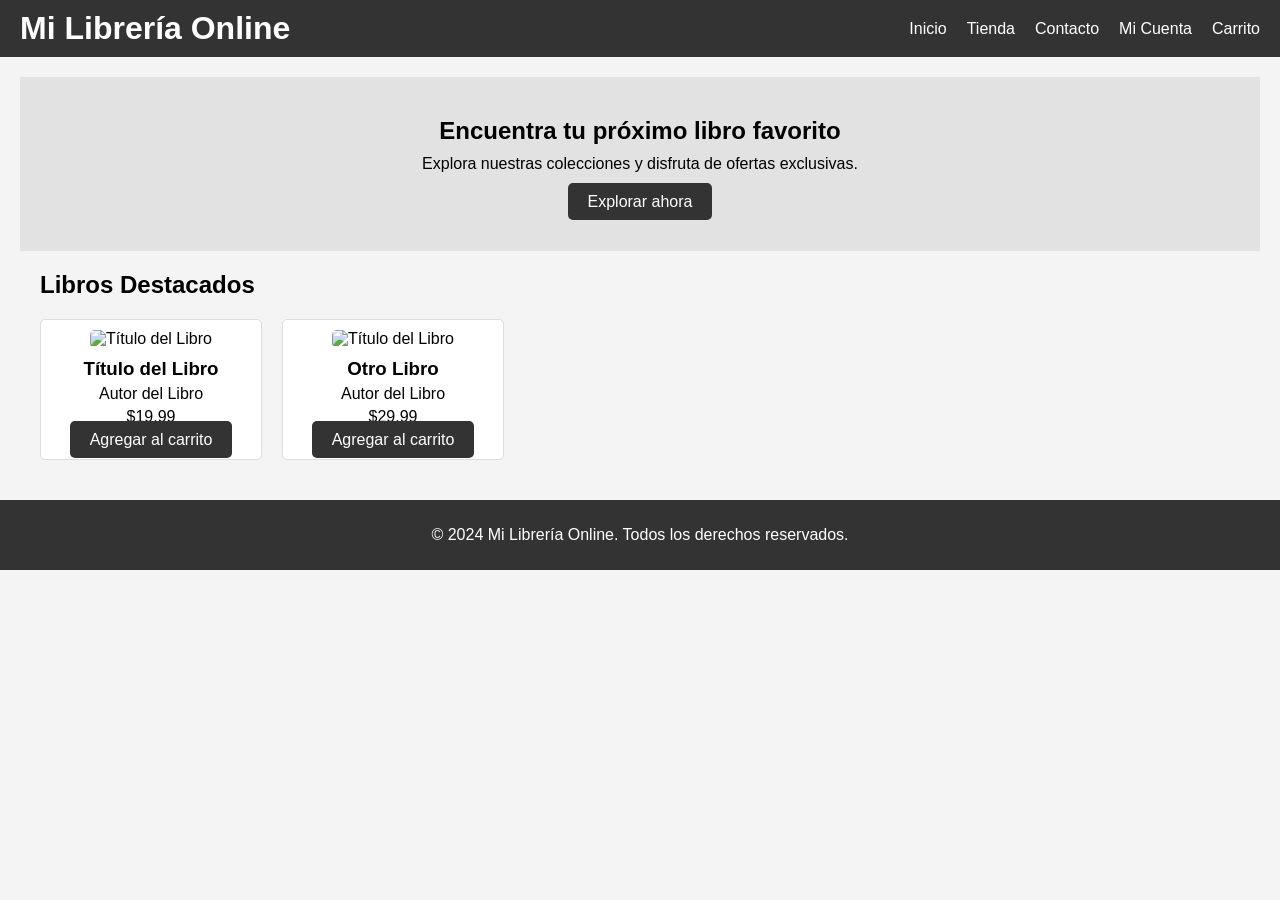
==== index.html @ 802d5870 "Add files via upload" ====
<!DOCTYPE html>
<html lang="es">
<head>
    <meta charset="UTF-8">
    <meta name="viewport" content="width=device-width, initial-scale=1.0">
    <title>Inicio - Ecommerce de Libros</title>
    <link rel="stylesheet" href="styles.css">
</head>
<body>
    <header>
        <div class="container">
            <h1>Mi Librería Online</h1>
            <nav>
                <ul>
                    <li><a href="#">Inicio</a></li>
                    <li><a href="#">Tienda</a></li>
                    <li><a href="#">Contacto</a></li>
                    <li><a href="#">Mi Cuenta</a></li>
                    <li><a href="#">Carrito</a></li>
                </ul>
            </nav>
        </div>
    </header>
    <main>
        <section class="hero">
            <div class="container">
                <h2>Encuentra tu próximo libro favorito</h2>
                <p>Explora nuestras colecciones y disfruta de ofertas exclusivas.</p>
                <a href="#" class="btn">Explorar ahora</a>
            </div>
        </section>
        <section class="featured-books">
            <div class="container">
                <h2>Libros Destacados</h2>
                <div class="book-list">
                    <!-- Ejemplo de libro -->
                    <div class="book">
                        <img src="book1.jpg" alt="Título del Libro">
                        <h3>Título del Libro</h3>
                        <p>Autor del Libro</p>
                        <p>$19.99</p>
                        <a href="#" class="btn">Agregar al carrito</a>
                    </div>
                    <!-- Agrega más libros aquí -->
                    <div class="book">
                        <img src="book2.jpg" alt="Título del Libro">
                        <h3>Otro Libro</h3>
                        <p>Autor del Libro</p>
                        <p>$29.99</p>
                        <a href="#" class="btn">Agregar al carrito</a>
                    </div>
                </div>
            </div>
        </section>
    </main>
    <footer>
        <div class="container">
            <p>&copy; 2024 Mi Librería Online. Todos los derechos reservados.</p>
        </div>
    </footer>
</body>
</html>
---- styles.css ----
/* Estilos Globales */
body {
    font-family: Arial, sans-serif;
    margin: 0;
    padding: 0;
    background-color: #f4f4f4;
}

/* Estilos del Encabezado */
header {
    background-color: #333;
    color: #fff;
    padding: 10px 0;
}

header .container {
    display: flex;
    justify-content: space-between;
    align-items: center;
    padding: 0 20px;
}

header h1 {
    margin: 0;
}

nav ul {
    list-style: none;
    padding: 0;
    margin: 0;
    display: flex;
}

nav ul li {
    margin-left: 20px;
}

nav ul li a {
    color: #fff;
    text-decoration: none;
}

nav ul li a:hover {
    text-decoration: underline;
}

/* Estilos del Main */
main {
    padding: 20px;
}

.hero {
    background-color: #e2e2e2;
    padding: 40px 20px;
    text-align: center;
}

.hero h2 {
    margin: 0 0 10px;
}

.hero p {
    margin: 0 0 20px;
}

.btn {
    background-color: #333;
    color: #fff;
    padding: 10px 20px;
    text-decoration: none;
    border-radius: 5px;
}

.btn:hover {
    background-color: #555;
}

/* Estilos para la Sección de Libros Destacados */
.featured-books {
    padding: 20px;
}

.featured-books h2 {
    margin: 0 0 20px;
}

.book-list {
    display: flex;
    flex-wrap: wrap;
    gap: 20px;
}

.book {
    background-color: #fff;
    border: 1px solid #ddd;
    border-radius: 5px;
    padding: 10px;
    text-align: center;
    width: 200px;
}

.book img {
    max-width: 100%;
    border-radius: 5px;
}

.book h3 {
    margin: 10px 0 5px;
}

.book p {
    margin: 5px 0;
}

/* Estilos del Footer */
footer {
    background-color: #333;
    color: #fff;
    padding: 10px 0;
    text-align: center;
}
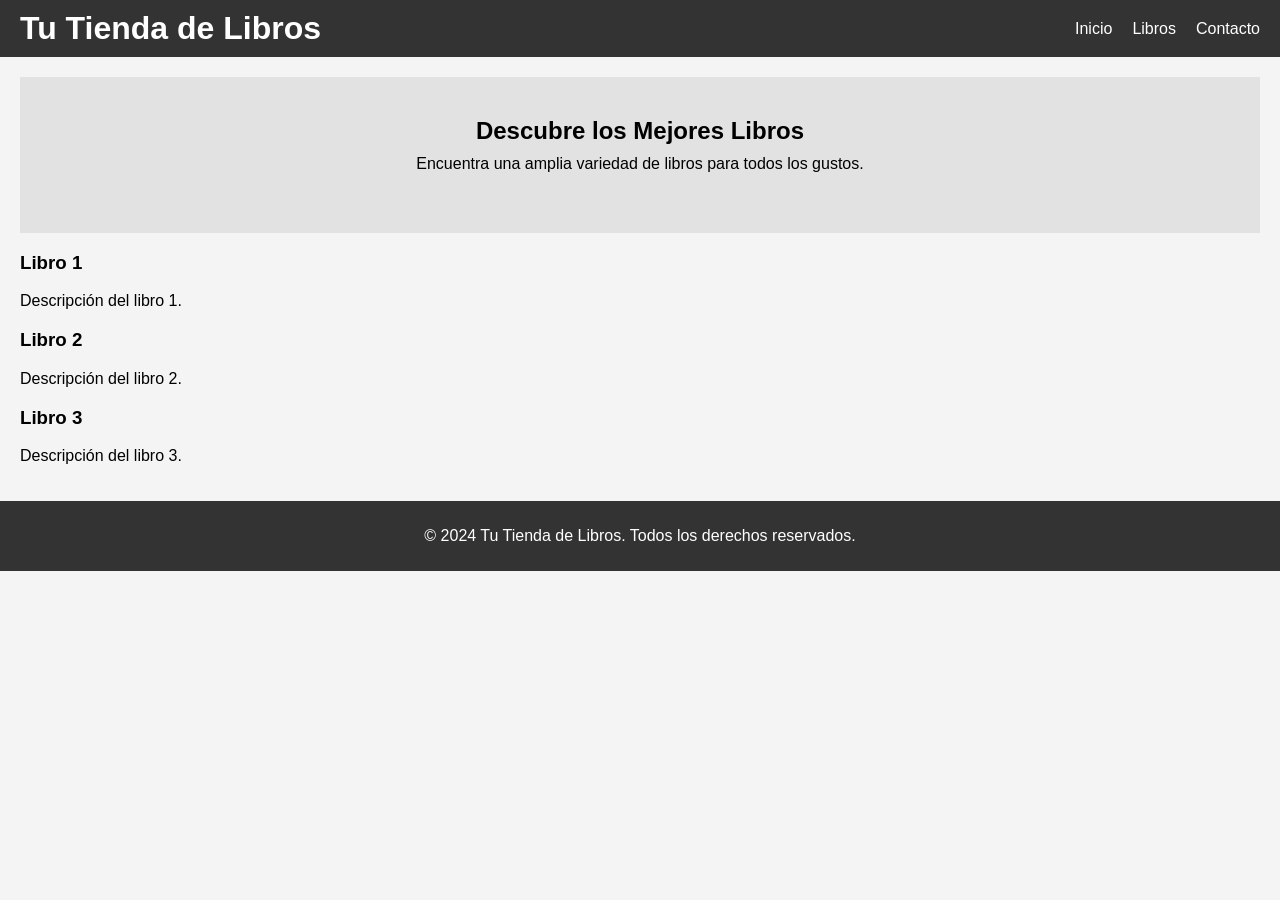
==== commit 01359d6a: "Update index.html" ====
--- a/index.html
+++ b/index.html
@@ -3,60 +3,48 @@
 <head>
     <meta charset="UTF-8">
     <meta name="viewport" content="width=device-width, initial-scale=1.0">
-    <title>Inicio - Ecommerce de Libros</title>
+    <title>Tu Tienda de Libros</title>
     <link rel="stylesheet" href="styles.css">
 </head>
 <body>
     <header>
         <div class="container">
-            <h1>Mi Librería Online</h1>
+            <h1>Tu Tienda de Libros</h1>
             <nav>
                 <ul>
                     <li><a href="#">Inicio</a></li>
-                    <li><a href="#">Tienda</a></li>
+                    <li><a href="#">Libros</a></li>
                     <li><a href="#">Contacto</a></li>
-                    <li><a href="#">Mi Cuenta</a></li>
-                    <li><a href="#">Carrito</a></li>
                 </ul>
             </nav>
         </div>
     </header>
     <main>
-        <section class="hero">
-            <div class="container">
-                <h2>Encuentra tu próximo libro favorito</h2>
-                <p>Explora nuestras colecciones y disfruta de ofertas exclusivas.</p>
-                <a href="#" class="btn">Explorar ahora</a>
-            </div>
-        </section>
-        <section class="featured-books">
-            <div class="container">
-                <h2>Libros Destacados</h2>
-                <div class="book-list">
-                    <!-- Ejemplo de libro -->
-                    <div class="book">
-                        <img src="book1.jpg" alt="Título del Libro">
-                        <h3>Título del Libro</h3>
-                        <p>Autor del Libro</p>
-                        <p>$19.99</p>
-                        <a href="#" class="btn">Agregar al carrito</a>
-                    </div>
-                    <!-- Agrega más libros aquí -->
-                    <div class="book">
-                        <img src="book2.jpg" alt="Título del Libro">
-                        <h3>Otro Libro</h3>
-                        <p>Autor del Libro</p>
-                        <p>$29.99</p>
-                        <a href="#" class="btn">Agregar al carrito</a>
-                    </div>
-                </div>
-            </div>
-        </section>
+        <div class="container">
+            <section class="hero">
+                <h2>Descubre los Mejores Libros</h2>
+                <p>Encuentra una amplia variedad de libros para todos los gustos.</p>
+            </section>
+            <section class="books">
+                <article>
+                    <h3>Libro 1</h3>
+                    <p>Descripción del libro 1.</p>
+                </article>
+                <article>
+                    <h3>Libro 2</h3>
+                    <p>Descripción del libro 2.</p>
+                </article>
+                <article>
+                    <h3>Libro 3</h3>
+                    <p>Descripción del libro 3.</p>
+                </article>
+            </section>
+        </div>
     </main>
     <footer>
         <div class="container">
-            <p>&copy; 2024 Mi Librería Online. Todos los derechos reservados.</p>
+            <p>&copy; 2024 Tu Tienda de Libros. Todos los derechos reservados.</p>
         </div>
     </footer>
 </body>
-</html>+</html>
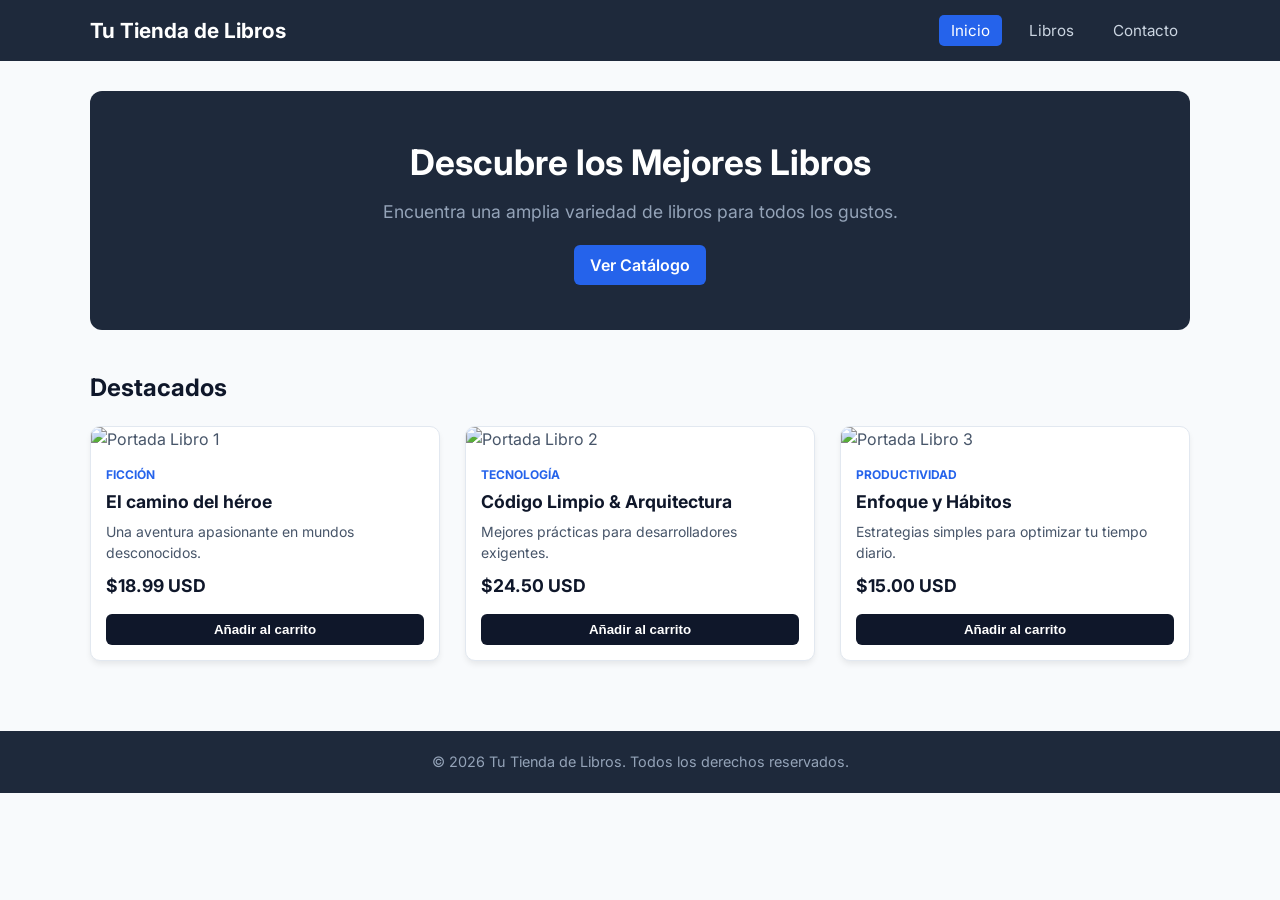
==== commit a6ec9981: "actualización de cógifo con specs" ====
--- a/index.html
+++ b/index.html
@@ -4,47 +4,85 @@
     <meta charset="UTF-8">
     <meta name="viewport" content="width=device-width, initial-scale=1.0">
     <title>Tu Tienda de Libros</title>
+    <link rel="preconnect" href="https://fonts.googleapis.com">
+    <link rel="preconnect" href="https://fonts.gstatic.com" crossorigin>
+    <link href="https://fonts.googleapis.com/css2?family=Inter:wght@400;600;700&display=swap" rel="stylesheet">
     <link rel="stylesheet" href="styles.css">
 </head>
 <body>
     <header>
-        <div class="container">
+        <div class="container nav-container">
             <h1>Tu Tienda de Libros</h1>
             <nav>
                 <ul>
-                    <li><a href="#">Inicio</a></li>
-                    <li><a href="#">Libros</a></li>
-                    <li><a href="#">Contacto</a></li>
+                    <li><a href="#" class="active">Inicio</a></li>
+                    <li><a href="#libros">Libros</a></li>
+                    <li><a href="#contacto">Contacto</a></li>
                 </ul>
             </nav>
         </div>
     </header>
+
     <main>
         <div class="container">
             <section class="hero">
                 <h2>Descubre los Mejores Libros</h2>
                 <p>Encuentra una amplia variedad de libros para todos los gustos.</p>
+                <a href="#libros" class="btn btn-hero">Ver Catálogo</a>
             </section>
-            <section class="books">
-                <article>
-                    <h3>Libro 1</h3>
-                    <p>Descripción del libro 1.</p>
-                </article>
-                <article>
-                    <h3>Libro 2</h3>
-                    <p>Descripción del libro 2.</p>
-                </article>
-                <article>
-                    <h3>Libro 3</h3>
-                    <p>Descripción del libro 3.</p>
-                </article>
+
+            <section id="libros" class="books-section">
+                <h3 class="section-title">Destacados</h3>
+                <div class="books">
+                    
+                    <article class="book-card">
+                        <div class="book-cover">
+                            <img src="https://images.unsplash.com/photo-1544716278-ca5e3f4abd8c?auto=format&fit=crop&q=80&w=400" alt="Portada Libro 1">
+                        </div>
+                        <div class="book-details">
+                            <span class="category">Ficción</span>
+                            <h3>El camino del héroe</h3>
+                            <p class="description">Una aventura apasionante en mundos desconocidos.</p>
+                            <p class="price">$18.99 USD</p>
+                            <button class="btn btn-buy">Añadir al carrito</button>
+                        </div>
+                    </article>
+
+                    <article class="book-card">
+                        <div class="book-cover">
+                            <img src="https://images.unsplash.com/photo-1512820790803-83ca734da794?auto=format&fit=crop&q=80&w=400" alt="Portada Libro 2">
+                        </div>
+                        <div class="book-details">
+                            <span class="category">Tecnología</span>
+                            <h3>Código Limpio & Arquitectura</h3>
+                            <p class="description">Mejores prácticas para desarrolladores exigentes.</p>
+                            <p class="price">$24.50 USD</p>
+                            <button class="btn btn-buy">Añadir al carrito</button>
+                        </div>
+                    </article>
+
+                    <article class="book-card">
+                        <div class="book-cover">
+                            <img src="https://images.unsplash.com/photo-1532012197267-da84d127e765?auto=format&fit=crop&q=80&w=400" alt="Portada Libro 3">
+                        </div>
+                        <div class="book-details">
+                            <span class="category">Productividad</span>
+                            <h3>Enfoque y Hábitos</h3>
+                            <p class="description">Estrategias simples para optimizar tu tiempo diario.</p>
+                            <p class="price">$15.00 USD</p>
+                            <button class="btn btn-buy">Añadir al carrito</button>
+                        </div>
+                    </article>
+
+                </div>
             </section>
         </div>
     </main>
-    <footer>
+
+    <footer id="contacto">
         <div class="container">
-            <p>&copy; 2024 Tu Tienda de Libros. Todos los derechos reservados.</p>
+            <p>&copy; 2026 Tu Tienda de Libros. Todos los derechos reservados.</p>
         </div>
     </footer>
 </body>
-</html>
+</html>
--- a/styles.css
+++ b/styles.css
@@ -1,121 +1,213 @@
-/* Estilos Globales */
-body {
-    font-family: Arial, sans-serif;
+:root {
+    --primary: #2563eb;
+    --primary-hover: #1d4ed8;
+    --bg-main: #f8fafc;
+    --bg-card: #ffffff;
+    --text-primary: #0f172a;
+    --text-secondary: #475569;
+    --border: #e2e8f0;
+    --shadow: 0 4px 6px -1px rgba(0, 0, 0, 0.08);
+}
+
+* {
+    box-sizing: border-box;
     margin: 0;
     padding: 0;
-    background-color: #f4f4f4;
-}
-
-/* Estilos del Encabezado */
+}
+
+body {
+    font-family: 'Inter', Arial, sans-serif;
+    background-color: var(--bg-main);
+    color: var(--text-secondary);
+    line-height: 1.5;
+}
+
+.container {
+    width: 90%;
+    max-width: 1100px;
+    margin: 0 auto;
+}
+
 header {
-    background-color: #333;
-    color: #fff;
-    padding: 10px 0;
-}
-
-header .container {
+    background-color: #1e293b;
+    color: #fff;
+    padding: 15px 0;
+    position: sticky;
+    top: 0;
+    z-index: 10;
+}
+
+.nav-container {
     display: flex;
     justify-content: space-between;
     align-items: center;
-    padding: 0 20px;
 }
 
 header h1 {
-    margin: 0;
+    font-size: 1.3rem;
+    color: #fff;
 }
 
 nav ul {
-    list-style: none;
-    padding: 0;
-    margin: 0;
-    display: flex;
-}
-
-nav ul li {
-    margin-left: 20px;
+    list-style-type: none;
+    display: flex;
+    gap: 15px;
 }
 
 nav ul li a {
-    color: #fff;
+    color: #cbd5e1;
     text-decoration: none;
-}
-
-nav ul li a:hover {
-    text-decoration: underline;
-}
-
-/* Estilos del Main */
+    padding: 6px 12px;
+    border-radius: 5px;
+    font-size: 0.95rem;
+    transition: background-color 0.2s, color 0.2s;
+}
+
+nav ul li a:hover,
+nav ul li a.active {
+    background-color: var(--primary);
+    color: #fff;
+}
+
 main {
-    padding: 20px;
+    padding: 30px 0;
 }
 
 .hero {
-    background-color: #e2e2e2;
-    padding: 40px 20px;
     text-align: center;
+    background: #1e293b;
+    color: #fff;
+    padding: 45px 20px;
+    border-radius: 12px;
+    margin-bottom: 40px;
 }
 
 .hero h2 {
-    margin: 0 0 10px;
+    font-size: 2.2rem;
+    margin-bottom: 10px;
 }
 
 .hero p {
-    margin: 0 0 20px;
+    font-size: 1.1rem;
+    color: #94a3b8;
+    margin-bottom: 20px;
 }
 
 .btn {
-    background-color: #333;
-    color: #fff;
-    padding: 10px 20px;
+    display: inline-block;
+    padding: 8px 16px;
+    border-radius: 6px;
+    border: none;
+    cursor: pointer;
+    font-weight: 600;
     text-decoration: none;
-    border-radius: 5px;
-}
-
-.btn:hover {
-    background-color: #555;
-}
-
-/* Estilos para la Sección de Libros Destacados */
-.featured-books {
-    padding: 20px;
-}
-
-.featured-books h2 {
-    margin: 0 0 20px;
-}
-
-.book-list {
-    display: flex;
-    flex-wrap: wrap;
-    gap: 20px;
-}
-
-.book {
-    background-color: #fff;
-    border: 1px solid #ddd;
-    border-radius: 5px;
-    padding: 10px;
+    transition: background-color 0.2s;
+}
+
+.btn-hero {
+    background-color: var(--primary);
+    color: #fff;
+}
+
+.btn-hero:hover {
+    background-color: var(--primary-hover);
+}
+
+.btn-buy {
+    width: 100%;
+    background-color: var(--text-primary);
+    color: #fff;
+    margin-top: 10px;
+}
+
+.btn-buy:hover {
+    background-color: var(--primary);
+}
+
+.section-title {
+    font-size: 1.5rem;
+    color: var(--text-primary);
+    margin-bottom: 20px;
+}
+
+.books {
+    display: grid;
+    grid-template-columns: repeat(auto-fit, minmax(250px, 1fr));
+    gap: 25px;
+}
+
+.book-card {
+    background: var(--bg-card);
+    border: 1px solid var(--border);
+    border-radius: 10px;
+    overflow: hidden;
+    box-shadow: var(--shadow);
+    display: flex;
+    flex-direction: column;
+    justify-content: space-between;
+    transition: transform 0.2s ease;
+}
+
+.book-card:hover {
+    transform: translateY(-4px);
+}
+
+.book-cover img {
+    width: 100%;
+    height: 200px;
+    object-fit: cover;
+}
+
+.book-details {
+    padding: 15px;
+    display: flex;
+    flex-direction: column;
+    flex-grow: 1;
+}
+
+.category {
+    font-size: 0.75rem;
+    text-transform: uppercase;
+    color: var(--primary);
+    font-weight: 700;
+}
+
+.book-details h3 {
+    font-size: 1.1rem;
+    color: var(--text-primary);
+    margin: 5px 0;
+}
+
+.description {
+    font-size: 0.875rem;
+    color: var(--text-secondary);
+    margin-bottom: 10px;
+    flex-grow: 1;
+}
+
+.price {
+    font-size: 1.1rem;
+    font-weight: 700;
+    color: var(--text-primary);
+    margin-bottom: 5px;
+}
+
+footer {
+    background-color: #1e293b;
+    color: #94a3b8;
+    padding: 20px 0;
     text-align: center;
-    width: 200px;
-}
-
-.book img {
-    max-width: 100%;
-    border-radius: 5px;
-}
-
-.book h3 {
-    margin: 10px 0 5px;
-}
-
-.book p {
-    margin: 5px 0;
-}
-
-/* Estilos del Footer */
-footer {
-    background-color: #333;
-    color: #fff;
-    padding: 10px 0;
-    text-align: center;
-}
+    font-size: 0.9rem;
+    margin-top: 40px;
+}
+
+@media (max-width: 600px) {
+    .nav-container {
+        flex-direction: column;
+        gap: 10px;
+    }
+
+    .hero h2 {
+        font-size: 1.6rem;
+    }
+}
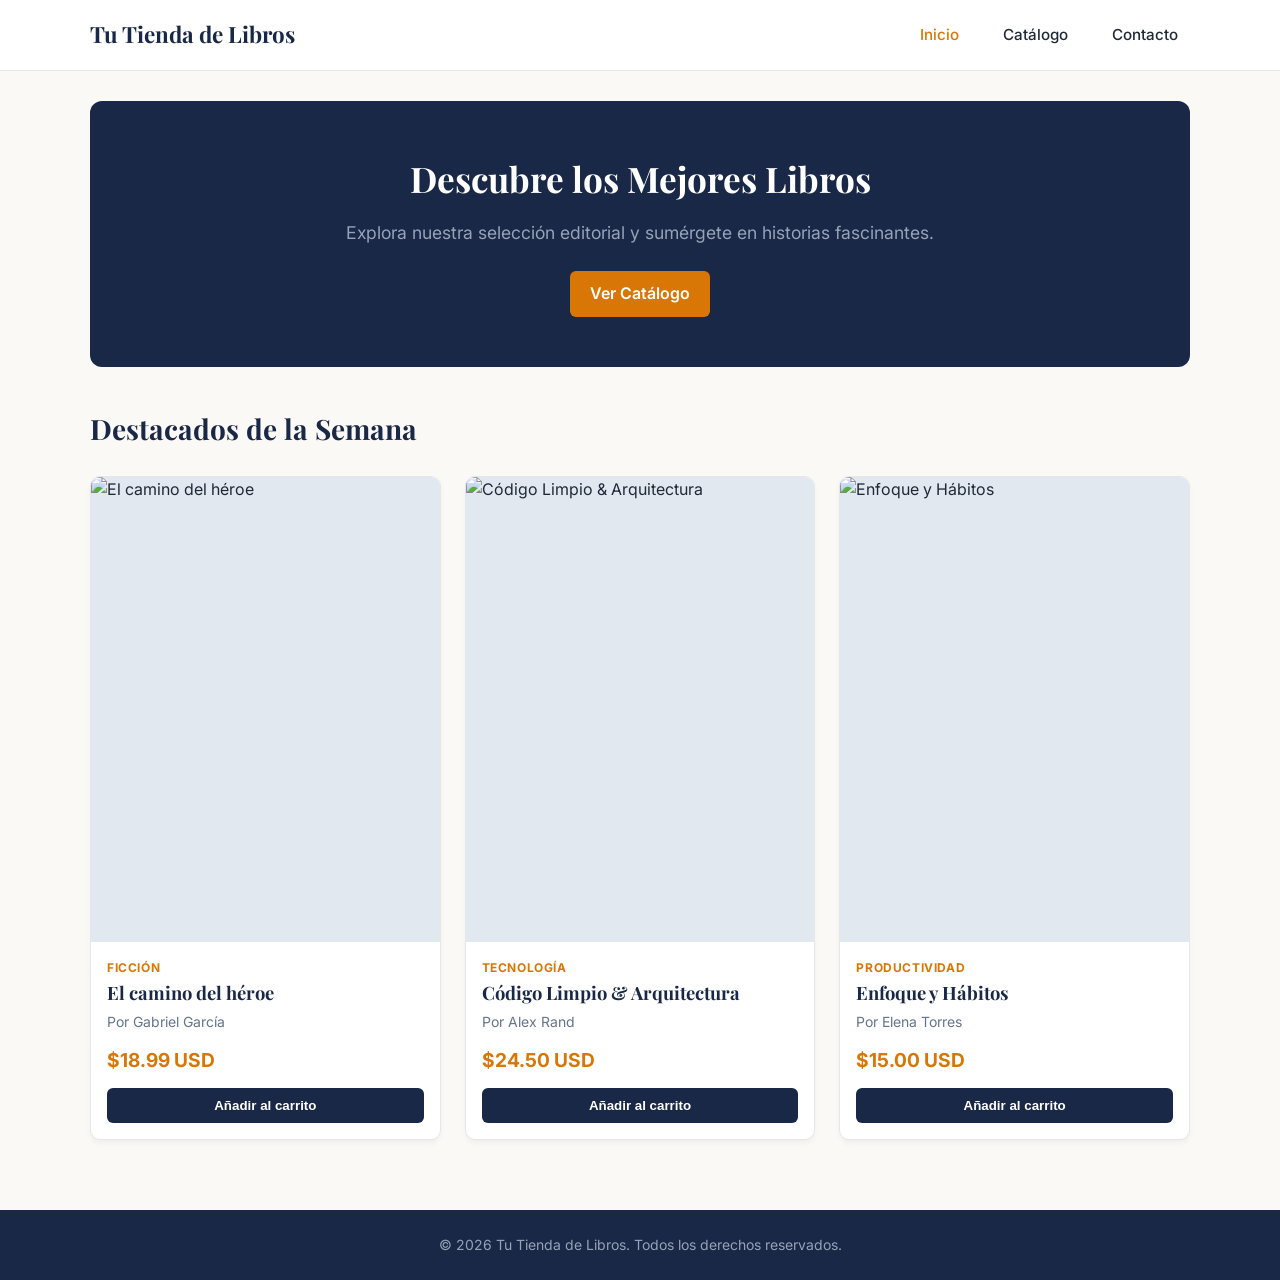
==== commit ef36a1bf: "versión 2" ====
--- a/index.html
+++ b/index.html
@@ -4,19 +4,20 @@
     <meta charset="UTF-8">
     <meta name="viewport" content="width=device-width, initial-scale=1.0">
     <title>Tu Tienda de Libros</title>
+    <!-- Tipografía Híbrida: Playfair Display (Serif) + Inter (Sans-Serif) -->
     <link rel="preconnect" href="https://fonts.googleapis.com">
     <link rel="preconnect" href="https://fonts.gstatic.com" crossorigin>
-    <link href="https://fonts.googleapis.com/css2?family=Inter:wght@400;600;700&display=swap" rel="stylesheet">
+    <link href="https://fonts.googleapis.com/css2?family=Inter:wght@400;500;600;700&family=Playfair+Display:wght@600;700&display=swap" rel="stylesheet">
     <link rel="stylesheet" href="styles.css">
 </head>
 <body>
-    <header>
+    <header class="navbar">
         <div class="container nav-container">
-            <h1>Tu Tienda de Libros</h1>
+            <h1 class="logo">Tu Tienda de Libros</h1>
             <nav>
-                <ul>
+                <ul class="nav-links">
                     <li><a href="#" class="active">Inicio</a></li>
-                    <li><a href="#libros">Libros</a></li>
+                    <li><a href="#libros">Catálogo</a></li>
                     <li><a href="#contacto">Contacto</a></li>
                 </ul>
             </nav>
@@ -25,51 +26,54 @@
 
     <main>
         <div class="container">
+            <!-- Hero Section -->
             <section class="hero">
                 <h2>Descubre los Mejores Libros</h2>
-                <p>Encuentra una amplia variedad de libros para todos los gustos.</p>
+                <p>Explora nuestra selección editorial y sumérgete en historias fascinantes.</p>
                 <a href="#libros" class="btn btn-hero">Ver Catálogo</a>
             </section>
 
-            <section id="libros" class="books-section">
-                <h3 class="section-title">Destacados</h3>
-                <div class="books">
+            <!-- Sección de Catálogo -->
+            <section id="libros" class="catalog-section">
+                <h3 class="section-title">Destacados de la Semana</h3>
+                
+                <div class="books-grid">
                     
                     <article class="book-card">
                         <div class="book-cover">
-                            <img src="https://images.unsplash.com/photo-1544716278-ca5e3f4abd8c?auto=format&fit=crop&q=80&w=400" alt="Portada Libro 1">
+                            <img src="https://images.unsplash.com/photo-1544716278-ca5e3f4abd8c?auto=format&fit=crop&q=80&w=400" alt="El camino del héroe">
                         </div>
                         <div class="book-details">
                             <span class="category">Ficción</span>
-                            <h3>El camino del héroe</h3>
-                            <p class="description">Una aventura apasionante en mundos desconocidos.</p>
-                            <p class="price">$18.99 USD</p>
+                            <h4 class="book-title">El camino del héroe</h4>
+                            <p class="book-author">Por Gabriel García</p>
+                            <p class="book-price">$18.99 USD</p>
                             <button class="btn btn-buy">Añadir al carrito</button>
                         </div>
                     </article>
 
                     <article class="book-card">
                         <div class="book-cover">
-                            <img src="https://images.unsplash.com/photo-1512820790803-83ca734da794?auto=format&fit=crop&q=80&w=400" alt="Portada Libro 2">
+                            <img src="https://images.unsplash.com/photo-1512820790803-83ca734da794?auto=format&fit=crop&q=80&w=400" alt="Código Limpio & Arquitectura">
                         </div>
                         <div class="book-details">
                             <span class="category">Tecnología</span>
-                            <h3>Código Limpio & Arquitectura</h3>
-                            <p class="description">Mejores prácticas para desarrolladores exigentes.</p>
-                            <p class="price">$24.50 USD</p>
+                            <h4 class="book-title">Código Limpio & Arquitectura</h4>
+                            <p class="book-author">Por Alex Rand</p>
+                            <p class="book-price">$24.50 USD</p>
                             <button class="btn btn-buy">Añadir al carrito</button>
                         </div>
                     </article>
 
                     <article class="book-card">
                         <div class="book-cover">
-                            <img src="https://images.unsplash.com/photo-1532012197267-da84d127e765?auto=format&fit=crop&q=80&w=400" alt="Portada Libro 3">
+                            <img src="https://images.unsplash.com/photo-1532012197267-da84d127e765?auto=format&fit=crop&q=80&w=400" alt="Enfoque y Hábitos">
                         </div>
                         <div class="book-details">
                             <span class="category">Productividad</span>
-                            <h3>Enfoque y Hábitos</h3>
-                            <p class="description">Estrategias simples para optimizar tu tiempo diario.</p>
-                            <p class="price">$15.00 USD</p>
+                            <h4 class="book-title">Enfoque y Hábitos</h4>
+                            <p class="book-author">Por Elena Torres</p>
+                            <p class="book-price">$15.00 USD</p>
                             <button class="btn btn-buy">Añadir al carrito</button>
                         </div>
                     </article>
--- a/styles.css
+++ b/styles.css
@@ -1,12 +1,16 @@
+/* --- TOKENS SISTEMA VISUAL PAPEL Y TINTA --- */
 :root {
-    --primary: #2563eb;
-    --primary-hover: #1d4ed8;
-    --bg-main: #f8fafc;
-    --bg-card: #ffffff;
-    --text-primary: #0f172a;
-    --text-secondary: #475569;
-    --border: #e2e8f0;
-    --shadow: 0 4px 6px -1px rgba(0, 0, 0, 0.08);
+    --bg-paper: #FBF9F5;
+    --bg-card: #FFFFFF;
+    --text-ink: #1A2847;
+    --text-body: #1F2937;
+    --accent-amber: #D97706;
+    --accent-hover: #B45309;
+    --border-color: #E5E7EB;
+    --shadow: 0 4px 6px -1px rgba(0, 0, 0, 0.05);
+    
+    --font-serif: 'Playfair Display', Georgia, serif;
+    --font-sans: 'Inter', system-ui, sans-serif;
 }
 
 * {
@@ -16,10 +20,10 @@
 }
 
 body {
-    font-family: 'Inter', Arial, sans-serif;
-    background-color: var(--bg-main);
-    color: var(--text-secondary);
-    line-height: 1.5;
+    font-family: var(--font-sans);
+    background-color: var(--bg-paper);
+    color: var(--text-body);
+    line-height: 1.6;
 }
 
 .container {
@@ -28,138 +32,159 @@
     margin: 0 auto;
 }
 
-header {
-    background-color: #1e293b;
-    color: #fff;
-    padding: 15px 0;
+/* --- HEADER & NAVIGATION --- */
+.navbar {
+    background-color: var(--bg-card);
+    border-bottom: 1px solid var(--border-color);
     position: sticky;
     top: 0;
-    z-index: 10;
+    z-index: 100;
 }
 
 .nav-container {
     display: flex;
     justify-content: space-between;
     align-items: center;
-}
-
-header h1 {
-    font-size: 1.3rem;
-    color: #fff;
-}
-
-nav ul {
-    list-style-type: none;
-    display: flex;
-    gap: 15px;
-}
-
-nav ul li a {
-    color: #cbd5e1;
+    height: 70px;
+}
+
+.logo {
+    font-family: var(--font-serif);
+    font-size: 1.4rem;
+    color: var(--text-ink);
+    font-weight: 700;
+}
+
+.nav-links {
+    display: flex;
+    list-style: none;
+    gap: 20px;
+}
+
+.nav-links a {
+    color: var(--text-body);
     text-decoration: none;
+    font-size: 0.95rem;
+    font-weight: 500;
     padding: 6px 12px;
-    border-radius: 5px;
-    font-size: 0.95rem;
-    transition: background-color 0.2s, color 0.2s;
-}
-
-nav ul li a:hover,
-nav ul li a.active {
-    background-color: var(--primary);
-    color: #fff;
-}
-
+    border-radius: 6px;
+    transition: all 0.2s ease;
+}
+
+.nav-links a:hover,
+.nav-links a.active {
+    color: var(--accent-amber);
+}
+
+/* --- HERO SECTION --- */
 main {
     padding: 30px 0;
 }
 
 .hero {
+    background-color: var(--text-ink);
+    color: #FFFFFF;
     text-align: center;
-    background: #1e293b;
-    color: #fff;
-    padding: 45px 20px;
+    padding: 50px 20px;
     border-radius: 12px;
     margin-bottom: 40px;
 }
 
 .hero h2 {
+    font-family: var(--font-serif);
     font-size: 2.2rem;
-    margin-bottom: 10px;
+    margin-bottom: 12px;
 }
 
 .hero p {
     font-size: 1.1rem;
-    color: #94a3b8;
-    margin-bottom: 20px;
-}
-
+    color: #94A3B8;
+    margin-bottom: 24px;
+}
+
+/* --- BOTONES (CTA) --- */
 .btn {
     display: inline-block;
-    padding: 8px 16px;
+    padding: 10px 20px;
     border-radius: 6px;
     border: none;
     cursor: pointer;
     font-weight: 600;
     text-decoration: none;
-    transition: background-color 0.2s;
+    transition: background-color 0.2s ease;
 }
 
 .btn-hero {
-    background-color: var(--primary);
-    color: #fff;
+    background-color: var(--accent-amber);
+    color: #FFFFFF;
 }
 
 .btn-hero:hover {
-    background-color: var(--primary-hover);
+    background-color: var(--accent-hover);
 }
 
 .btn-buy {
     width: 100%;
-    background-color: var(--text-primary);
-    color: #fff;
-    margin-top: 10px;
+    background-color: var(--text-ink);
+    color: #FFFFFF;
+    margin-top: 12px;
 }
 
 .btn-buy:hover {
-    background-color: var(--primary);
+    background-color: var(--accent-amber);
+}
+
+/* --- CATÁLOGO Y TARJETAS (ATOMIC CARDS) --- */
+.catalog-section {
+    margin-bottom: 40px;
 }
 
 .section-title {
-    font-size: 1.5rem;
-    color: var(--text-primary);
-    margin-bottom: 20px;
-}
-
-.books {
+    font-family: var(--font-serif);
+    font-size: 1.75rem;
+    color: var(--text-ink);
+    margin-bottom: 24px;
+}
+
+.books-grid {
     display: grid;
-    grid-template-columns: repeat(auto-fit, minmax(250px, 1fr));
-    gap: 25px;
+    grid-template-columns: repeat(auto-fit, minmax(260px, 1fr));
+    gap: 24px;
 }
 
 .book-card {
-    background: var(--bg-card);
-    border: 1px solid var(--border);
+    background-color: var(--bg-card);
+    border: 1px solid var(--border-color);
     border-radius: 10px;
     overflow: hidden;
     box-shadow: var(--shadow);
     display: flex;
     flex-direction: column;
     justify-content: space-between;
-    transition: transform 0.2s ease;
+    transition: transform 0.2s ease, box-shadow 0.2s ease;
 }
 
 .book-card:hover {
     transform: translateY(-4px);
+    box-shadow: 0 10px 15px -3px rgba(0, 0, 0, 0.08);
+}
+
+/* Relación de aspecto 3:4 para las portadas */
+.book-cover {
+    width: 100%;
+    aspect-ratio: 3 / 4;
+    overflow: hidden;
+    background-color: #E2E8F0;
 }
 
 .book-cover img {
     width: 100%;
-    height: 200px;
+    height: 100%;
     object-fit: cover;
 }
 
 .book-details {
-    padding: 15px;
+    padding: 16px;
     display: flex;
     flex-direction: column;
     flex-grow: 1;
@@ -168,42 +193,54 @@
 .category {
     font-size: 0.75rem;
     text-transform: uppercase;
-    color: var(--primary);
     font-weight: 700;
-}
-
-.book-details h3 {
-    font-size: 1.1rem;
-    color: var(--text-primary);
-    margin: 5px 0;
-}
-
-.description {
+    color: var(--accent-amber);
+    letter-spacing: 0.05em;
+    margin-bottom: 4px;
+}
+
+.book-title {
+    font-family: var(--font-serif);
+    font-size: 1.15rem;
+    color: var(--text-ink);
+    line-height: 1.3;
+    margin-bottom: 6px;
+    
+    /* Truncado a 2 líneas */
+    display: -webkit-box;
+    -webkit-line-clamp: 2;
+    -webkit-box-orient: vertical;
+    overflow: hidden;
+}
+
+.book-author {
     font-size: 0.875rem;
-    color: var(--text-secondary);
-    margin-bottom: 10px;
-    flex-grow: 1;
-}
-
-.price {
-    font-size: 1.1rem;
+    color: #64748B;
+    margin-bottom: 12px;
+}
+
+.book-price {
+    font-size: 1.2rem;
     font-weight: 700;
-    color: var(--text-primary);
-    margin-bottom: 5px;
-}
-
+    color: var(--accent-amber);
+    margin-top: auto;
+}
+
+/* --- FOOTER --- */
 footer {
-    background-color: #1e293b;
-    color: #94a3b8;
-    padding: 20px 0;
+    background-color: var(--text-ink);
+    color: #94A3B8;
+    padding: 24px 0;
     text-align: center;
-    font-size: 0.9rem;
-    margin-top: 40px;
-}
-
+    font-size: 0.875rem;
+}
+
+/* Responsive */
 @media (max-width: 600px) {
     .nav-container {
         flex-direction: column;
+        height: auto;
+        padding: 12px 0;
         gap: 10px;
     }
 
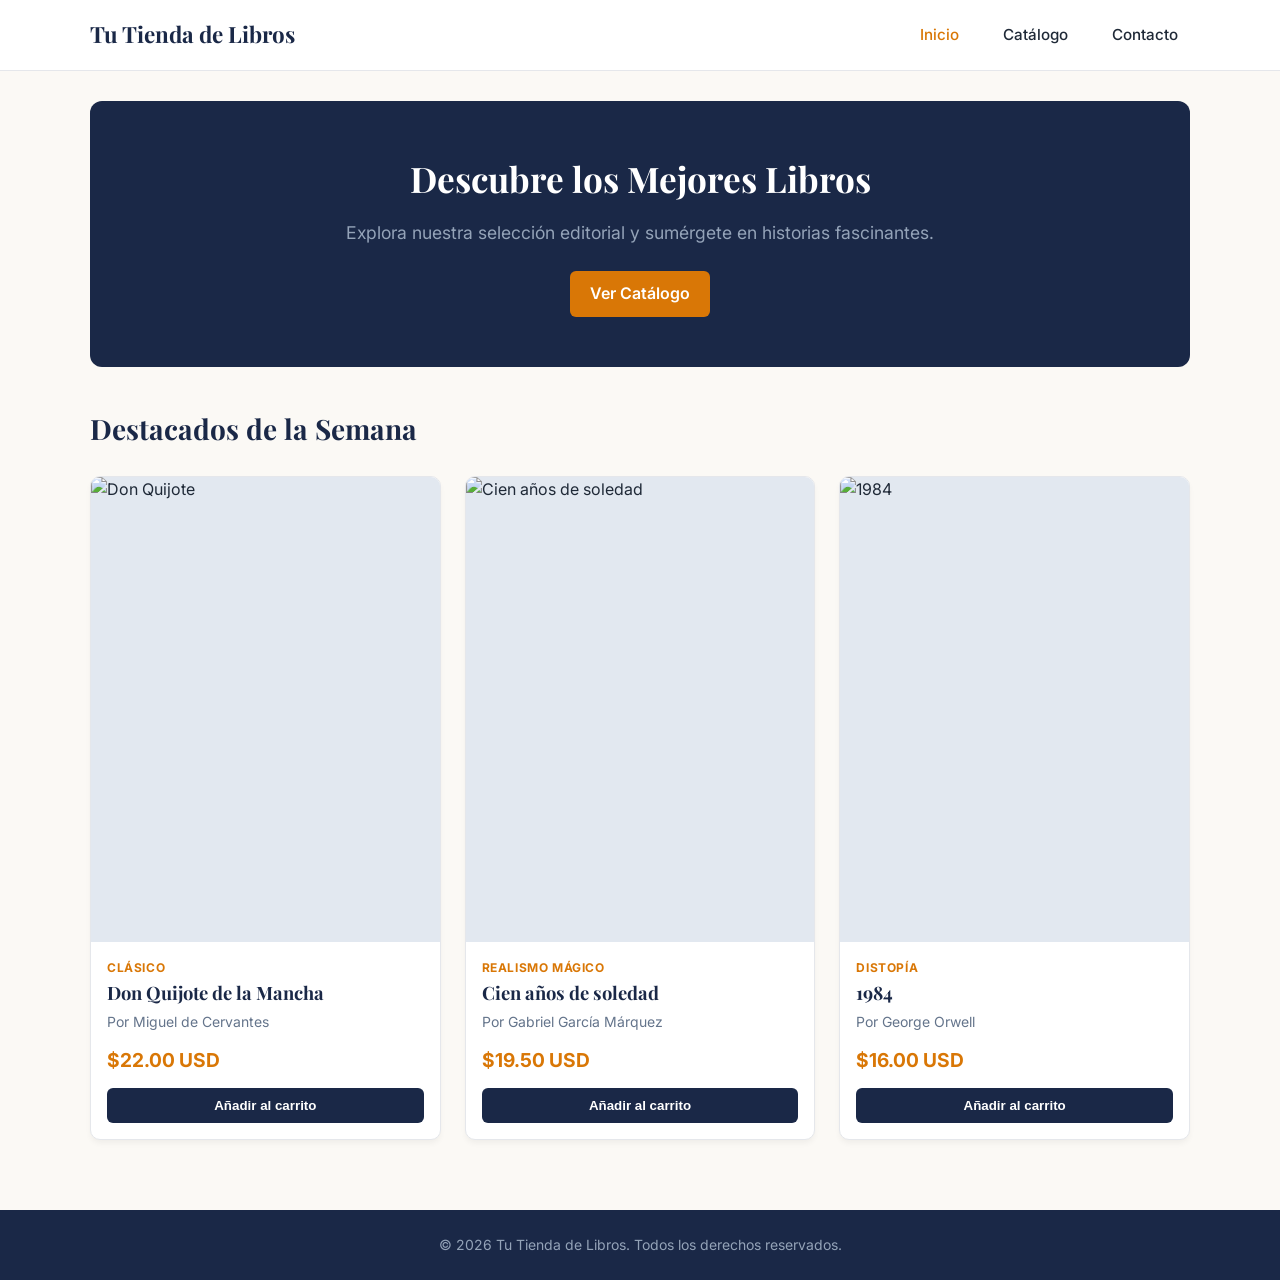
==== commit 7b80df4e: "V3" ====
--- a/index.html
+++ b/index.html
@@ -3,8 +3,7 @@
 <head>
     <meta charset="UTF-8">
     <meta name="viewport" content="width=device-width, initial-scale=1.0">
-    <title>Tu Tienda de Libros</title>
-    <!-- Tipografía Híbrida: Playfair Display (Serif) + Inter (Sans-Serif) -->
+    <title>Tu Tienda de Libros - Inicio</title>
     <link rel="preconnect" href="https://fonts.googleapis.com">
     <link rel="preconnect" href="https://fonts.gstatic.com" crossorigin>
     <link href="https://fonts.googleapis.com/css2?family=Inter:wght@400;500;600;700&family=Playfair+Display:wght@600;700&display=swap" rel="stylesheet">
@@ -13,11 +12,11 @@
 <body>
     <header class="navbar">
         <div class="container nav-container">
-            <h1 class="logo">Tu Tienda de Libros</h1>
+            <h1 class="logo"><a href="index.html">Tu Tienda de Libros</a></h1>
             <nav>
                 <ul class="nav-links">
-                    <li><a href="#" class="active">Inicio</a></li>
-                    <li><a href="#libros">Catálogo</a></li>
+                    <li><a href="index.html" class="active">Inicio</a></li>
+                    <li><a href="catalogo.html">Catálogo</a></li>
                     <li><a href="#contacto">Contacto</a></li>
                 </ul>
             </nav>
@@ -30,54 +29,52 @@
             <section class="hero">
                 <h2>Descubre los Mejores Libros</h2>
                 <p>Explora nuestra selección editorial y sumérgete en historias fascinantes.</p>
-                <a href="#libros" class="btn btn-hero">Ver Catálogo</a>
+                <a href="catalogo.html" class="btn btn-hero">Ver Catálogo</a>
             </section>
 
-            <!-- Sección de Catálogo -->
-            <section id="libros" class="catalog-section">
+            <!-- Sección Vista Previa -->
+            <section class="catalog-section">
                 <h3 class="section-title">Destacados de la Semana</h3>
                 
                 <div class="books-grid">
-                    
                     <article class="book-card">
                         <div class="book-cover">
-                            <img src="https://images.unsplash.com/photo-1544716278-ca5e3f4abd8c?auto=format&fit=crop&q=80&w=400" alt="El camino del héroe">
+                            <img src="https://images.unsplash.com/photo-1544716278-ca5e3f4abd8c?auto=format&fit=crop&q=80&w=400" alt="Don Quijote">
                         </div>
                         <div class="book-details">
-                            <span class="category">Ficción</span>
-                            <h4 class="book-title">El camino del héroe</h4>
-                            <p class="book-author">Por Gabriel García</p>
-                            <p class="book-price">$18.99 USD</p>
+                            <span class="category">Clásico</span>
+                            <h4 class="book-title">Don Quijote de la Mancha</h4>
+                            <p class="book-author">Por Miguel de Cervantes</p>
+                            <p class="book-price">$22.00 USD</p>
                             <button class="btn btn-buy">Añadir al carrito</button>
                         </div>
                     </article>
 
                     <article class="book-card">
                         <div class="book-cover">
-                            <img src="https://images.unsplash.com/photo-1512820790803-83ca734da794?auto=format&fit=crop&q=80&w=400" alt="Código Limpio & Arquitectura">
+                            <img src="https://images.unsplash.com/photo-1512820790803-83ca734da794?auto=format&fit=crop&q=80&w=400" alt="Cien años de soledad">
                         </div>
                         <div class="book-details">
-                            <span class="category">Tecnología</span>
-                            <h4 class="book-title">Código Limpio & Arquitectura</h4>
-                            <p class="book-author">Por Alex Rand</p>
-                            <p class="book-price">$24.50 USD</p>
+                            <span class="category">Realismo Mágico</span>
+                            <h4 class="book-title">Cien años de soledad</h4>
+                            <p class="book-author">Por Gabriel García Márquez</p>
+                            <p class="book-price">$19.50 USD</p>
                             <button class="btn btn-buy">Añadir al carrito</button>
                         </div>
                     </article>
 
                     <article class="book-card">
                         <div class="book-cover">
-                            <img src="https://images.unsplash.com/photo-1532012197267-da84d127e765?auto=format&fit=crop&q=80&w=400" alt="Enfoque y Hábitos">
+                            <img src="https://images.unsplash.com/photo-1532012197267-da84d127e765?auto=format&fit=crop&q=80&w=400" alt="1984">
                         </div>
                         <div class="book-details">
-                            <span class="category">Productividad</span>
-                            <h4 class="book-title">Enfoque y Hábitos</h4>
-                            <p class="book-author">Por Elena Torres</p>
-                            <p class="book-price">$15.00 USD</p>
+                            <span class="category">Distopía</span>
+                            <h4 class="book-title">1984</h4>
+                            <p class="book-author">Por George Orwell</p>
+                            <p class="book-price">$16.00 USD</p>
                             <button class="btn btn-buy">Añadir al carrito</button>
                         </div>
                     </article>
-
                 </div>
             </section>
         </div>
--- a/styles.css
+++ b/styles.css
@@ -247,4 +247,21 @@
     .hero h2 {
         font-size: 1.6rem;
     }
+}
+
+/* --- ESTILOS PÁGINA CATÁLOGO --- */
+.catalog-header {
+    text-align: center;
+    margin-bottom: 35px;
+}
+
+.catalog-subtitle {
+    font-size: 1.05rem;
+    color: #64748B;
+    margin-top: -10px;
+}
+
+.logo a {
+    color: inherit;
+    text-decoration: none;
 }
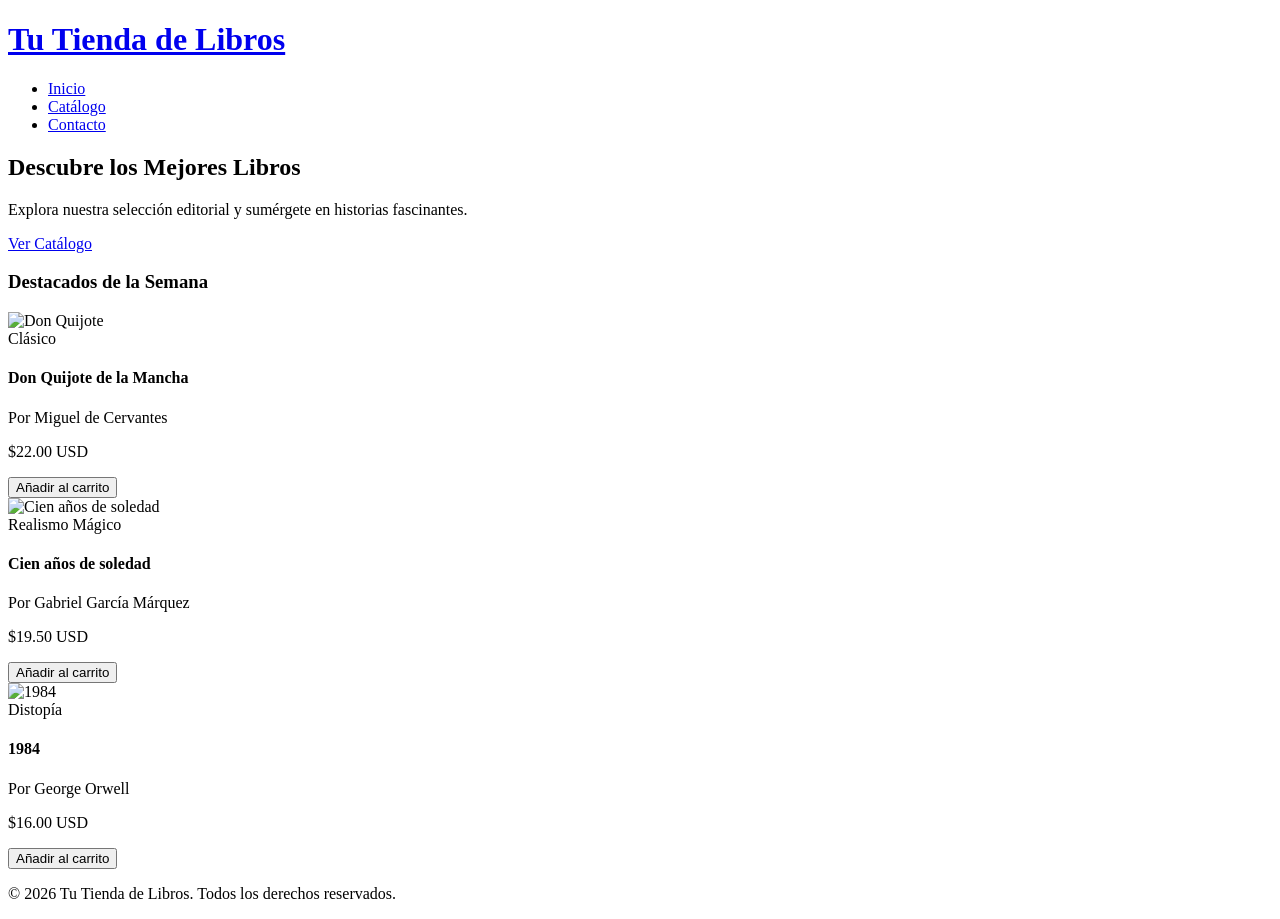
==== commit 266f1d2c: "v4" ====
--- a/index.html
+++ b/index.html
@@ -17,7 +17,7 @@
                 <ul class="nav-links">
                     <li><a href="index.html" class="active">Inicio</a></li>
                     <li><a href="catalogo.html">Catálogo</a></li>
-                    <li><a href="#contacto">Contacto</a></li>
+                    <li><a href="contacto.html">Contacto</a></li>
                 </ul>
             </nav>
         </div>
@@ -80,7 +80,7 @@
         </div>
     </main>
 
-    <footer id="contacto">
+    <footer>
         <div class="container">
             <p>&copy; 2026 Tu Tienda de Libros. Todos los derechos reservados.</p>
         </div>
--- a/styles.css
+++ b/styles.css
@@ -1,267 +1,91 @@
-/* --- TOKENS SISTEMA VISUAL PAPEL Y TINTA --- */
-:root {
-    --bg-paper: #FBF9F5;
-    --bg-card: #FFFFFF;
-    --text-ink: #1A2847;
-    --text-body: #1F2937;
-    --accent-amber: #D97706;
-    --accent-hover: #B45309;
-    --border-color: #E5E7EB;
-    --shadow: 0 4px 6px -1px rgba(0, 0, 0, 0.05);
-    
-    --font-serif: 'Playfair Display', Georgia, serif;
-    --font-sans: 'Inter', system-ui, sans-serif;
-}
-
-* {
-    box-sizing: border-box;
-    margin: 0;
-    padding: 0;
-}
-
-body {
-    font-family: var(--font-sans);
-    background-color: var(--bg-paper);
-    color: var(--text-body);
-    line-height: 1.6;
-}
-
-.container {
-    width: 90%;
-    max-width: 1100px;
-    margin: 0 auto;
-}
-
-/* --- HEADER & NAVIGATION --- */
-.navbar {
-    background-color: var(--bg-card);
-    border-bottom: 1px solid var(--border-color);
-    position: sticky;
-    top: 0;
-    z-index: 100;
-}
-
-.nav-container {
-    display: flex;
-    justify-content: space-between;
-    align-items: center;
-    height: 70px;
-}
-
-.logo {
-    font-family: var(--font-serif);
-    font-size: 1.4rem;
-    color: var(--text-ink);
-    font-weight: 700;
-}
-
-.nav-links {
-    display: flex;
-    list-style: none;
-    gap: 20px;
-}
-
-.nav-links a {
-    color: var(--text-body);
-    text-decoration: none;
-    font-size: 0.95rem;
-    font-weight: 500;
-    padding: 6px 12px;
-    border-radius: 6px;
-    transition: all 0.2s ease;
-}
-
-.nav-links a:hover,
-.nav-links a.active {
-    color: var(--accent-amber);
-}
-
-/* --- HERO SECTION --- */
-main {
-    padding: 30px 0;
-}
-
-.hero {
-    background-color: var(--text-ink);
-    color: #FFFFFF;
-    text-align: center;
-    padding: 50px 20px;
-    border-radius: 12px;
+/* --- ESTILOS SECCIÓN CONTACTO --- */
+.contact-grid {
+    display: grid;
+    grid-template-columns: repeat(auto-fit, minmax(320px, 1fr));
+    gap: 30px;
     margin-bottom: 40px;
 }
 
-.hero h2 {
-    font-family: var(--font-serif);
-    font-size: 2.2rem;
-    margin-bottom: 12px;
+.contact-card {
+    background-color: var(--bg-card);
+    border: 1px solid var(--border-color);
+    border-radius: 12px;
+    padding: 28px;
+    box-shadow: var(--shadow);
 }
 
-.hero p {
-    font-size: 1.1rem;
-    color: #94A3B8;
-    margin-bottom: 24px;
+.contact-card h3 {
+    font-family: var(--font-serif);
+    color: var(--text-ink);
+    font-size: 1.35rem;
+    margin-bottom: 20px;
 }
 
-/* --- BOTONES (CTA) --- */
-.btn {
-    display: inline-block;
-    padding: 10px 20px;
-    border-radius: 6px;
-    border: none;
-    cursor: pointer;
-    font-weight: 600;
-    text-decoration: none;
-    transition: background-color 0.2s ease;
+/* Formulario */
+.contact-form {
+    display: flex;
+    flex-direction: column;
+    gap: 16px;
 }
 
-.btn-hero {
-    background-color: var(--accent-amber);
-    color: #FFFFFF;
+.form-group {
+    display: flex;
+    flex-direction: column;
+    gap: 6px;
 }
 
-.btn-hero:hover {
-    background-color: var(--accent-hover);
+.form-group label {
+    font-size: 0.875rem;
+    font-weight: 600;
+    color: var(--text-ink);
 }
 
-.btn-buy {
-    width: 100%;
-    background-color: var(--text-ink);
-    color: #FFFFFF;
-    margin-top: 12px;
+.form-group input,
+.form-group textarea {
+    padding: 10px 14px;
+    border: 1px solid var(--border-color);
+    border-radius: 6px;
+    font-family: var(--font-sans);
+    font-size: 0.95rem;
+    background-color: var(--bg-paper);
+    color: var(--text-body);
+    transition: border-color 0.2s ease;
 }
 
-.btn-buy:hover {
-    background-color: var(--accent-amber);
+.form-group input:focus,
+.form-group textarea:focus {
+    outline: none;
+    border-color: var(--accent-amber);
 }
 
-/* --- CATÁLOGO Y TARJETAS (ATOMIC CARDS) --- */
-.catalog-section {
-    margin-bottom: 40px;
+.btn-block {
+    width: 100%;
+    margin-top: 8px;
 }
 
-.section-title {
-    font-family: var(--font-serif);
-    font-size: 1.75rem;
-    color: var(--text-ink);
-    margin-bottom: 24px;
+/* Información de Contacto y Mapa */
+.info-details {
+    display: flex;
+    flex-direction: column;
+    gap: 14px;
+    margin-bottom: 20px;
 }
 
-.books-grid {
-    display: grid;
-    grid-template-columns: repeat(auto-fit, minmax(260px, 1fr));
-    gap: 24px;
+.info-item strong {
+    font-size: 0.85rem;
+    color: var(--accent-amber);
+    text-transform: uppercase;
+    letter-spacing: 0.05em;
 }
 
-.book-card {
-    background-color: var(--bg-card);
-    border: 1px solid var(--border-color);
-    border-radius: 10px;
-    overflow: hidden;
-    box-shadow: var(--shadow);
-    display: flex;
-    flex-direction: column;
-    justify-content: space-between;
-    transition: transform 0.2s ease, box-shadow 0.2s ease;
+.info-item p {
+    font-size: 0.95rem;
+    color: var(--text-body);
+    margin-top: 2px;
 }
 
-.book-card:hover {
-    transform: translateY(-4px);
-    box-shadow: 0 10px 15px -3px rgba(0, 0, 0, 0.08);
-}
-
-/* Relación de aspecto 3:4 para las portadas */
-.book-cover {
-    width: 100%;
-    aspect-ratio: 3 / 4;
+.map-container {
+    border-radius: 8px;
     overflow: hidden;
-    background-color: #E2E8F0;
-}
-
-.book-cover img {
-    width: 100%;
-    height: 100%;
-    object-fit: cover;
-}
-
-.book-details {
-    padding: 16px;
-    display: flex;
-    flex-direction: column;
-    flex-grow: 1;
-}
-
-.category {
-    font-size: 0.75rem;
-    text-transform: uppercase;
-    font-weight: 700;
-    color: var(--accent-amber);
-    letter-spacing: 0.05em;
-    margin-bottom: 4px;
-}
-
-.book-title {
-    font-family: var(--font-serif);
-    font-size: 1.15rem;
-    color: var(--text-ink);
-    line-height: 1.3;
-    margin-bottom: 6px;
-    
-    /* Truncado a 2 líneas */
-    display: -webkit-box;
-    -webkit-line-clamp: 2;
-    -webkit-box-orient: vertical;
-    overflow: hidden;
-}
-
-.book-author {
-    font-size: 0.875rem;
-    color: #64748B;
-    margin-bottom: 12px;
-}
-
-.book-price {
-    font-size: 1.2rem;
-    font-weight: 700;
-    color: var(--accent-amber);
-    margin-top: auto;
-}
-
-/* --- FOOTER --- */
-footer {
-    background-color: var(--text-ink);
-    color: #94A3B8;
-    padding: 24px 0;
-    text-align: center;
-    font-size: 0.875rem;
-}
-
-/* Responsive */
-@media (max-width: 600px) {
-    .nav-container {
-        flex-direction: column;
-        height: auto;
-        padding: 12px 0;
-        gap: 10px;
-    }
-
-    .hero h2 {
-        font-size: 1.6rem;
-    }
-}
-
-/* --- ESTILOS PÁGINA CATÁLOGO --- */
-.catalog-header {
-    text-align: center;
-    margin-bottom: 35px;
-}
-
-.catalog-subtitle {
-    font-size: 1.05rem;
-    color: #64748B;
-    margin-top: -10px;
-}
-
-.logo a {
-    color: inherit;
-    text-decoration: none;
+    border: 1px solid var(--border-color);
 }
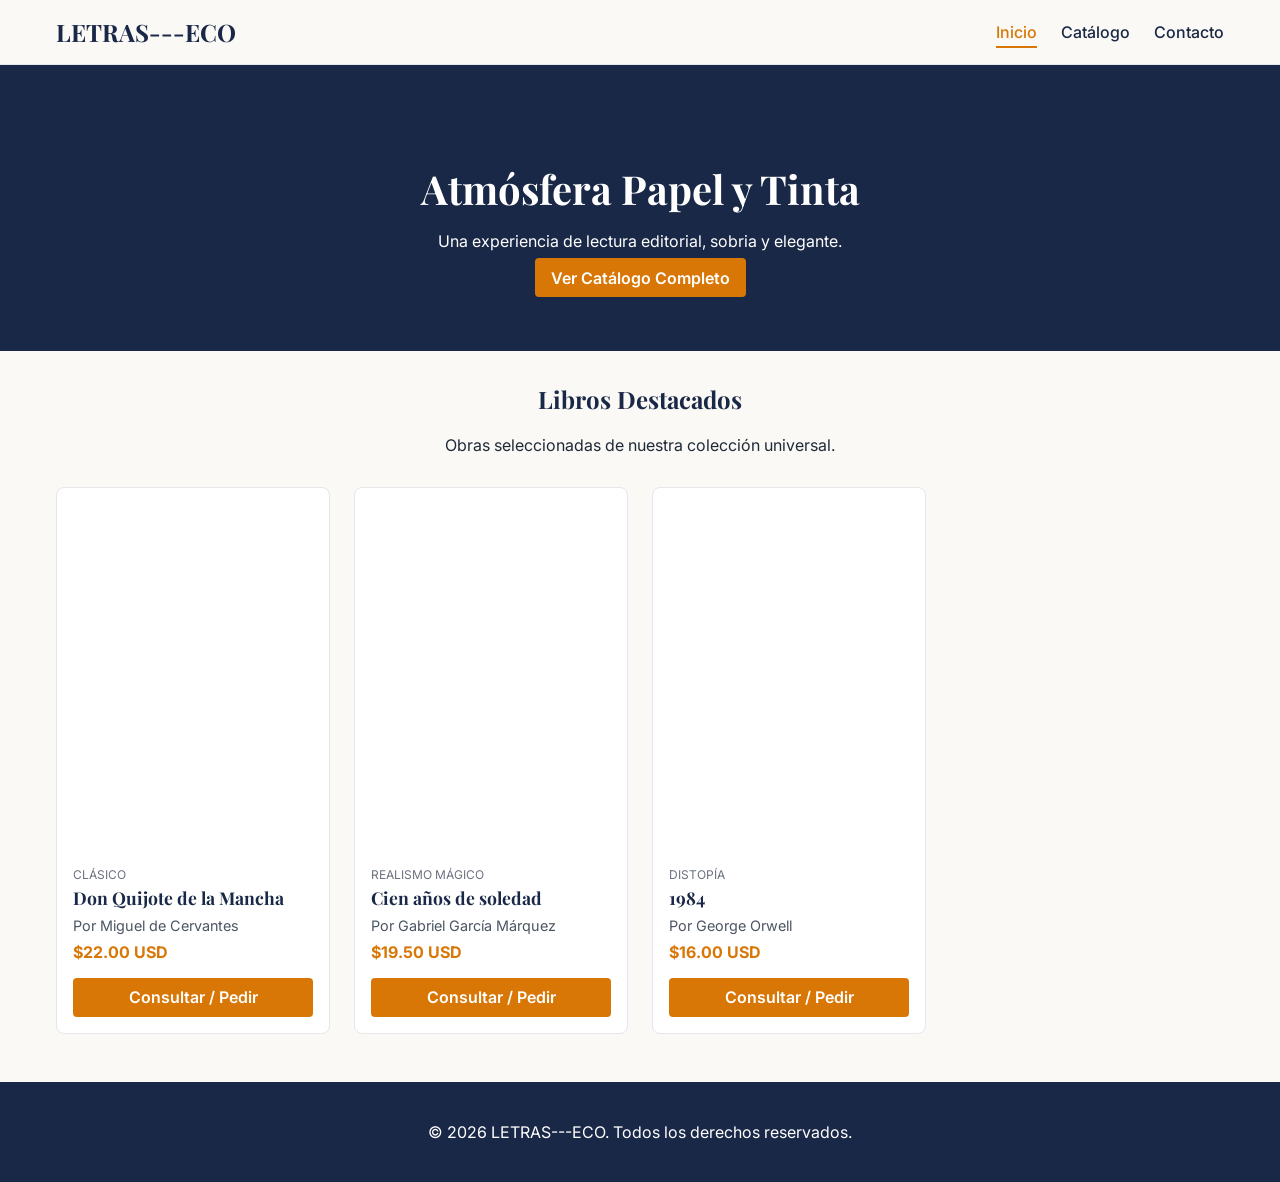
==== commit a00a2523: "New version" ====
--- a/index.html
+++ b/index.html
@@ -1,89 +1,39 @@
 <!DOCTYPE html>
 <html lang="es">
 <head>
-    <meta charset="UTF-8">
-    <meta name="viewport" content="width=device-width, initial-scale=1.0">
-    <title>Tu Tienda de Libros - Inicio</title>
-    <link rel="preconnect" href="https://fonts.googleapis.com">
-    <link rel="preconnect" href="https://fonts.gstatic.com" crossorigin>
-    <link href="https://fonts.googleapis.com/css2?family=Inter:wght@400;500;600;700&family=Playfair+Display:wght@600;700&display=swap" rel="stylesheet">
-    <link rel="stylesheet" href="styles.css">
+  <meta charset="UTF-8">
+  <meta name="viewport" content="width=device-width, initial-scale=1.0">
+  <title>LETRAS---ECO | Inicio</title>
+  <link rel="preconnect" href="https://fonts.googleapis.com">
+  <link rel="preconnect" href="https://fonts.gstatic.com" crossorigin>
+  <link href="https://fonts.googleapis.com/css2?family=Inter:wght@400;500;600;700&family=Playfair+Display:wght@600;700&display=swap" rel="stylesheet">
+  <link rel="stylesheet" href="styles.css">
 </head>
-<body>
-    <header class="navbar">
-        <div class="container nav-container">
-            <h1 class="logo"><a href="index.html">Tu Tienda de Libros</a></h1>
-            <nav>
-                <ul class="nav-links">
-                    <li><a href="index.html" class="active">Inicio</a></li>
-                    <li><a href="catalogo.html">Catálogo</a></li>
-                    <li><a href="contacto.html">Contacto</a></li>
-                </ul>
-            </nav>
-        </div>
-    </header>
+<body data-page="inicio">
 
-    <main>
-        <div class="container">
-            <!-- Hero Section -->
-            <section class="hero">
-                <h2>Descubre los Mejores Libros</h2>
-                <p>Explora nuestra selección editorial y sumérgete en historias fascinantes.</p>
-                <a href="catalogo.html" class="btn btn-hero">Ver Catálogo</a>
-            </section>
+  <main>
+    <!-- Hero Section -->
+    <section class="hero-section">
+      <div class="container hero-content">
+        <h1 class="serif-title">Atmósfera Papel y Tinta</h1>
+        <p>Una experiencia de lectura editorial, sobria y elegante.</p>
+        <a href="catalogo.html" class="btn btn-amber">Ver Catálogo Completo</a>
+      </div>
+    </section>
 
-            <!-- Sección Vista Previa -->
-            <section class="catalog-section">
-                <h3 class="section-title">Destacados de la Semana</h3>
-                
-                <div class="books-grid">
-                    <article class="book-card">
-                        <div class="book-cover">
-                            <img src="https://images.unsplash.com/photo-1544716278-ca5e3f4abd8c?auto=format&fit=crop&q=80&w=400" alt="Don Quijote">
-                        </div>
-                        <div class="book-details">
-                            <span class="category">Clásico</span>
-                            <h4 class="book-title">Don Quijote de la Mancha</h4>
-                            <p class="book-author">Por Miguel de Cervantes</p>
-                            <p class="book-price">$22.00 USD</p>
-                            <button class="btn btn-buy">Añadir al carrito</button>
-                        </div>
-                    </article>
+    <!-- Grilla de Libros Destacados (Hidratada dinámicamente) -->
+    <section class="container featured-section">
+      <header class="catalog-header">
+        <h2 class="serif-title">Libros Destacados</h2>
+        <p>Obras seleccionadas de nuestra colección universal.</p>
+      </header>
+      
+      <div id="books-grid-container" class="books-grid">
+        <!-- Inyección dinámica vía script.js -->
+      </div>
+    </section>
+  </main>
 
-                    <article class="book-card">
-                        <div class="book-cover">
-                            <img src="https://images.unsplash.com/photo-1512820790803-83ca734da794?auto=format&fit=crop&q=80&w=400" alt="Cien años de soledad">
-                        </div>
-                        <div class="book-details">
-                            <span class="category">Realismo Mágico</span>
-                            <h4 class="book-title">Cien años de soledad</h4>
-                            <p class="book-author">Por Gabriel García Márquez</p>
-                            <p class="book-price">$19.50 USD</p>
-                            <button class="btn btn-buy">Añadir al carrito</button>
-                        </div>
-                    </article>
-
-                    <article class="book-card">
-                        <div class="book-cover">
-                            <img src="https://images.unsplash.com/photo-1532012197267-da84d127e765?auto=format&fit=crop&q=80&w=400" alt="1984">
-                        </div>
-                        <div class="book-details">
-                            <span class="category">Distopía</span>
-                            <h4 class="book-title">1984</h4>
-                            <p class="book-author">Por George Orwell</p>
-                            <p class="book-price">$16.00 USD</p>
-                            <button class="btn btn-buy">Añadir al carrito</button>
-                        </div>
-                    </article>
-                </div>
-            </section>
-        </div>
-    </main>
-
-    <footer>
-        <div class="container">
-            <p>&copy; 2026 Tu Tienda de Libros. Todos los derechos reservados.</p>
-        </div>
-    </footer>
+  <script src="script.js"></script>
 </body>
 </html>
--- a/styles.css
+++ b/styles.css
@@ -1,91 +1,275 @@
-/* --- ESTILOS SECCIÓN CONTACTO --- */
+/* Tokens Papel y Tinta */
+:root {
+  --bg-paper: #FBF9F5;
+  --bg-card: #FFFFFF;
+  --text-ink: #1A2847;
+  --text-body: #1F2937;
+  --accent-amber: #D97706;
+  --accent-hover: #B45309;
+  --border-color: #E5E7EB;
+}
+
+* {
+  box-sizing: border-box;
+}
+
+body {
+  background-color: var(--bg-paper);
+  color: var(--text-body);
+  font-family: 'Inter', sans-serif;
+  margin: 0;
+  display: flex;
+  flex-direction: column;
+  min-height: 100vh;
+}
+
+main {
+  flex: 1;
+}
+
+.container {
+  max-width: 1200px;
+  margin: 0 auto;
+  padding: 0 1rem;
+}
+
+h1, h2, h3, h4, .serif-title, .logo {
+  font-family: 'Playfair Display', serif;
+  color: var(--text-ink);
+}
+
+a {
+  text-decoration: none;
+  color: inherit;
+}
+
+/* Header Sticky y Navegación Global */
+.site-header {
+  position: sticky;
+  top: 0;
+  background-color: var(--bg-paper);
+  transition: box-shadow 0.3s ease;
+  z-index: 1000;
+  border-bottom: 1px solid var(--border-color);
+}
+
+.site-header.scrolled {
+  box-shadow: 0 4px 12px rgba(0, 0, 0, 0.08);
+}
+
+.header-container {
+  display: flex;
+  justify-content: space-between;
+  align-items: center;
+  padding: 1rem;
+}
+
+.logo-title {
+  margin: 0;
+  font-size: 1.5rem;
+}
+
+.nav-links {
+  list-style: none;
+  display: flex;
+  gap: 1.5rem;
+  margin: 0;
+  padding: 0;
+}
+
+.nav-links a {
+  font-weight: 500;
+  color: var(--text-ink);
+  padding-bottom: 0.25rem;
+}
+
+.nav-links a.active {
+  color: var(--accent-amber);
+  border-bottom: 2px solid var(--accent-amber);
+}
+
+/* Hero Section */
+.hero-section {
+  background-color: var(--text-ink);
+  color: #FFFFFF;
+  padding: 4rem 1rem;
+  text-align: center;
+  margin-bottom: 2rem;
+}
+
+.hero-section h1 {
+  color: #FFFFFF;
+  font-size: 2.5rem;
+  margin-bottom: 1rem;
+}
+
+/* Grilla Responsiva y Tarjetas 3:4 */
+.catalog-header {
+  text-align: center;
+  margin: 2rem 0;
+}
+
+.books-grid {
+  display: grid;
+  grid-template-columns: repeat(auto-fill, minmax(220px, 1fr));
+  gap: 1.5rem;
+  margin-bottom: 3rem;
+}
+
+.book-card {
+  background-color: var(--bg-card);
+  border: 1px solid var(--border-color);
+  border-radius: 8px;
+  overflow: hidden;
+  display: flex;
+  flex-direction: column;
+}
+
+.book-cover img {
+  width: 100%;
+  aspect-ratio: 3 / 4;
+  object-fit: cover;
+  display: block;
+}
+
+.book-details {
+  padding: 1rem;
+  display: flex;
+  flex-direction: column;
+  flex: 1;
+}
+
+.category {
+  font-size: 0.75rem;
+  text-transform: uppercase;
+  color: #6B7280;
+  margin-bottom: 0.25rem;
+}
+
+.book-title {
+  margin: 0 0 0.5rem 0;
+  font-size: 1.1rem;
+  display: -webkit-box;
+  -webkit-line-clamp: 2;
+  -webkit-box-orient: vertical;
+  overflow: hidden;
+}
+
+.book-author {
+  font-size: 0.9rem;
+  color: #4B5563;
+  margin: 0 0 0.5rem 0;
+}
+
+.book-price {
+  color: var(--accent-amber);
+  font-weight: 700;
+  margin-top: auto;
+  margin-bottom: 1rem;
+}
+
+/* Botones */
+.btn-amber, .btn-buy {
+  background-color: var(--accent-amber);
+  color: #FFFFFF !important;
+  padding: 0.6rem 1rem;
+  border-radius: 4px;
+  border: none;
+  text-align: center;
+  cursor: pointer;
+  font-weight: 600;
+  transition: background-color 0.2s ease;
+}
+
+.btn-amber:hover, .btn-buy:hover {
+  background-color: var(--accent-hover);
+}
+
+.btn-block {
+  width: 100%;
+}
+
+/* Layout de Contacto */
 .contact-grid {
-    display: grid;
-    grid-template-columns: repeat(auto-fit, minmax(320px, 1fr));
-    gap: 30px;
-    margin-bottom: 40px;
+  display: grid;
+  grid-template-columns: 1fr;
+  gap: 2rem;
+  margin-bottom: 3rem;
+}
+
+@media (min-width: 768px) {
+  .contact-grid {
+    grid-template-columns: 1fr 1fr;
+  }
 }
 
 .contact-card {
-    background-color: var(--bg-card);
-    border: 1px solid var(--border-color);
-    border-radius: 12px;
-    padding: 28px;
-    box-shadow: var(--shadow);
-}
-
-.contact-card h3 {
-    font-family: var(--font-serif);
-    color: var(--text-ink);
-    font-size: 1.35rem;
-    margin-bottom: 20px;
-}
-
-/* Formulario */
-.contact-form {
-    display: flex;
-    flex-direction: column;
-    gap: 16px;
+  background-color: var(--bg-card);
+  border: 1px solid var(--border-color);
+  padding: 1.5rem;
+  border-radius: 8px;
 }
 
 .form-group {
-    display: flex;
-    flex-direction: column;
-    gap: 6px;
+  margin-bottom: 1.25rem;
 }
 
 .form-group label {
-    font-size: 0.875rem;
-    font-weight: 600;
-    color: var(--text-ink);
-}
-
-.form-group input,
-.form-group textarea {
-    padding: 10px 14px;
-    border: 1px solid var(--border-color);
-    border-radius: 6px;
-    font-family: var(--font-sans);
-    font-size: 0.95rem;
-    background-color: var(--bg-paper);
-    color: var(--text-body);
-    transition: border-color 0.2s ease;
-}
-
-.form-group input:focus,
-.form-group textarea:focus {
-    outline: none;
-    border-color: var(--accent-amber);
-}
-
-.btn-block {
-    width: 100%;
-    margin-top: 8px;
-}
-
-/* Información de Contacto y Mapa */
-.info-details {
-    display: flex;
-    flex-direction: column;
-    gap: 14px;
-    margin-bottom: 20px;
-}
-
-.info-item strong {
-    font-size: 0.85rem;
-    color: var(--accent-amber);
-    text-transform: uppercase;
-    letter-spacing: 0.05em;
-}
-
-.info-item p {
-    font-size: 0.95rem;
-    color: var(--text-body);
-    margin-top: 2px;
-}
-
-.map-container {
-    border-radius: 8px;
-    overflow: hidden;
-    border: 1px solid var(--border-color);
+  display: block;
+  font-weight: 600;
+  margin-bottom: 0.4rem;
+}
+
+.form-group input, .form-group textarea {
+  width: 100%;
+  padding: 0.6rem;
+  border: 1px solid var(--border-color);
+  border-radius: 4px;
+  font-family: inherit;
+}
+
+.input-error {
+  border-color: #DC2626 !important;
+  background-color: #FEF2F2;
+}
+
+.error-text {
+  color: #DC2626;
+  font-size: 0.8rem;
+  margin-top: 0.25rem;
+  display: block;
+}
+
+/* Toast Notification */
+.toast {
+  position: fixed;
+  bottom: 20px;
+  right: 20px;
+  background-color: var(--text-ink);
+  color: #FFFFFF;
+  padding: 1rem 1.5rem;
+  border-radius: 6px;
+  box-shadow: 0 4px 12px rgba(0,0,0,0.15);
+  z-index: 2000;
+  transition: opacity 0.3s ease, transform 0.3s ease;
+}
+
+.toast.hidden {
+  opacity: 0;
+  transform: translateY(20px);
+  pointer-events: none;
+}
+
+.toast.show {
+  opacity: 1;
+  transform: translateY(0);
+}
+
+/* Footer */
+.site-footer {
+  background-color: var(--text-ink);
+  color: #FFFFFF;
+  padding: 1.5rem 0;
+  text-align: center;
+  margin-top: auto;
 }
